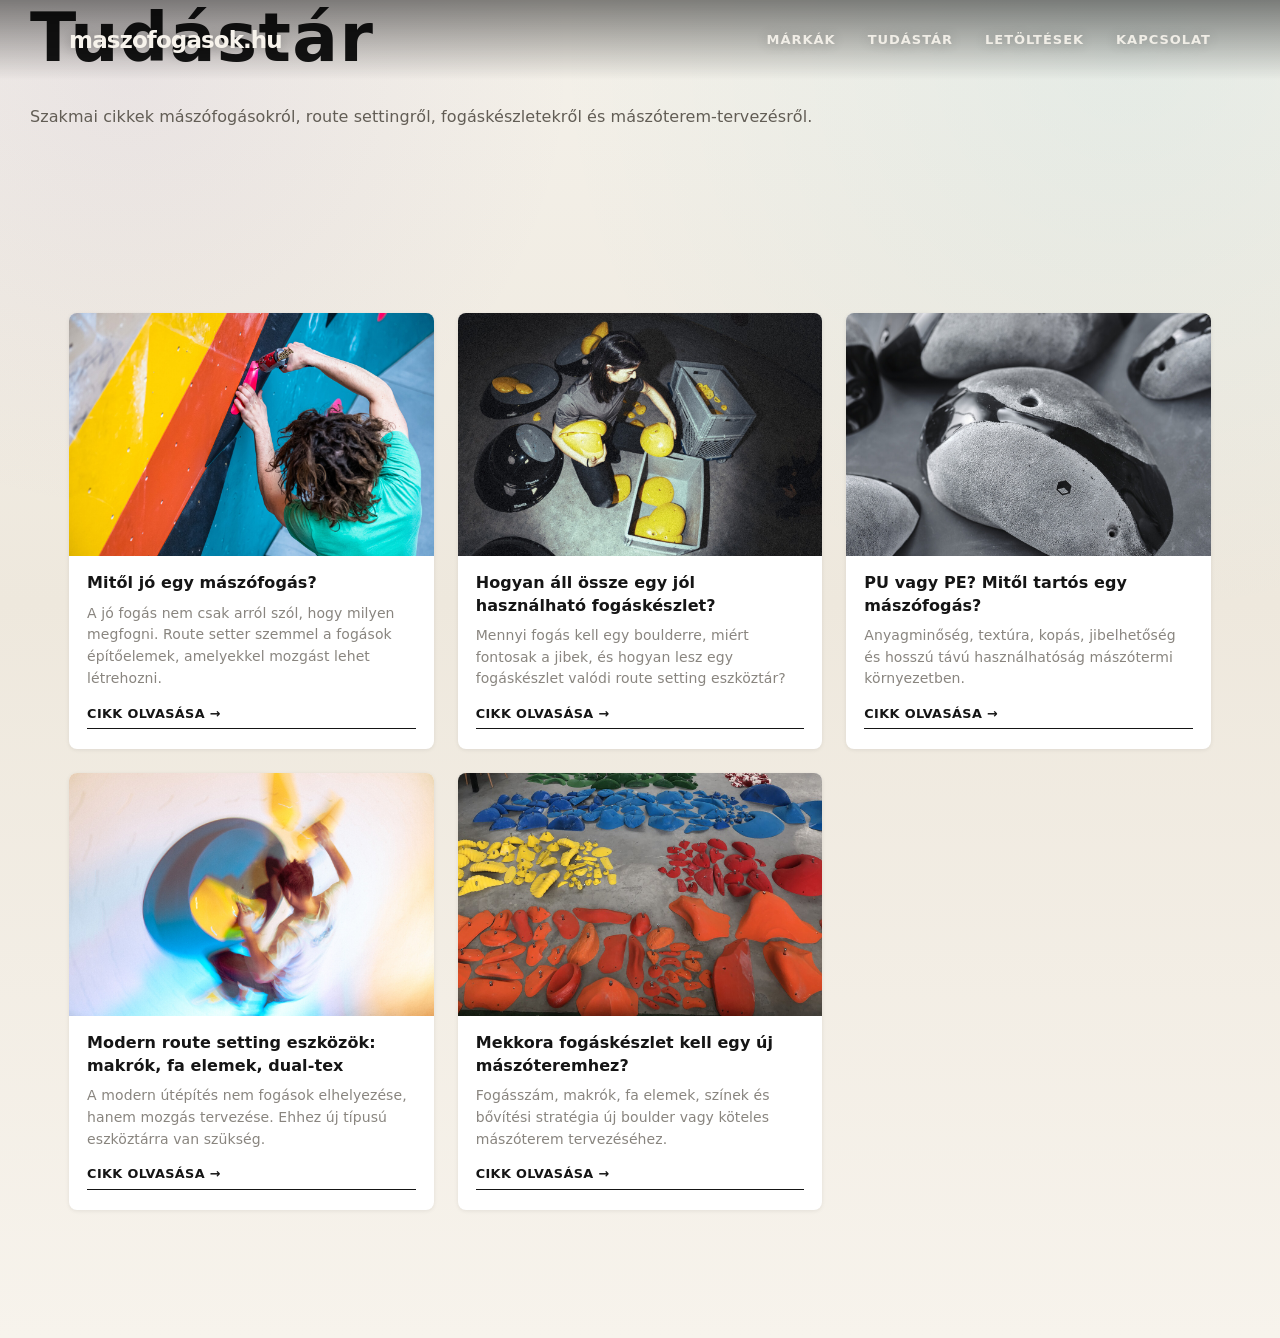
==== tudastar.html @ 8f345ded "Add files via upload" ====
<!doctype html>
<html lang="hu">
<head>
  <meta charset="utf-8">
  <meta name="viewport" content="width=device-width, initial-scale=1">
  <title>Tudástár – Cikkek mászófogásokról és route settingről | maszofogasok.hu</title>
  <meta name="description" content="Szakmai cikkek mászófogásokról, route settingről és mászóterem-tervezésről. Aktív route setterektől, teremüzemeltetői tapasztalattal.">
  <link rel="stylesheet" href="assets/style.css">
  <link rel="canonical" href="https://www.maszofogasok.hu/tudastar.html">
  <meta property="og:title" content="Tudástár – Cikkek mászófogásokról és route settingről">
  <meta property="og:description" content="Szakmai cikkek mászófogásokról, route settingről és mászóterem-tervezésről. Aktív route setterektől, teremüzemeltetői tapasztalattal.">
  <meta property="og:url" content="https://www.maszofogasok.hu/tudastar.html">
  <meta property="og:type" content="website">
  <meta property="og:locale" content="hu_HU">
  <meta name="twitter:card" content="summary_large_image">
  <meta name="robots" content="index, follow">
  <style>
    .tudastar-grid {
      display: grid;
      grid-template-columns: repeat(auto-fill, minmax(280px, 1fr));
      gap: 24px;
      margin-top: 40px;
    }
    .tudastar-card {
      background: var(--surface, #fff);
      border-radius: 8px;
      overflow: hidden;
      box-shadow: 0 1px 4px rgba(0,0,0,.08);
      transition: transform .2s, box-shadow .2s;
    }
    .tudastar-card:hover {
      transform: translateY(-3px);
      box-shadow: 0 6px 20px rgba(0,0,0,.13);
    }
    .tudastar-card a {
      text-decoration: none;
      color: inherit;
      display: flex;
      flex-direction: column;
      height: 100%;
    }
    .tudastar-card .thumb {
      width: 100%;
      aspect-ratio: 3/2;
      object-fit: cover;
      display: block;
    }
    .tudastar-card .card-body {
      padding: 16px 18px 20px;
      display: flex;
      flex-direction: column;
      flex: 1;
    }
    .tudastar-card h2 {
      font-size: 1rem;
      line-height: 1.4;
      margin: 0 0 8px;
    }
    .tudastar-card p {
      font-size: .875rem;
      line-height: 1.55;
      margin: 0 0 14px;
      opacity: .75;
      flex: 1;
    }
    .tudastar-card .text-link {
      font-size: .8rem;
      font-weight: 600;
      letter-spacing: .03em;
      text-transform: uppercase;
    }
    @media (max-width: 600px) {
      .tudastar-grid { grid-template-columns: 1fr; gap: 16px; }
    }
  </style>
</head>
<body>
  <header class="nav scrolled" id="nav">
    <a class="site-title" href="index.html#top">maszofogasok.hu</a>
    <nav class="nav-links" aria-label="Fő navigáció">
      <a href="index.html#markak">Márkák</a>
      <a href="tudastar.html">Tudástár</a>
      <a href="index.html#letoltesek">Letöltések</a>
      <a href="index.html#kapcsolat">Kapcsolat</a>
    </nav>
    <button class="menu-btn" id="menuBtn" type="button">Menü</button>
  </header>
  <main>
    <section class="knowledge-hero">
      <div class="container">
        <h1>Tudástár</h1>
        <p>Szakmai cikkek mászófogásokról, route settingről, fogáskészletekről és mászóterem-tervezésről.</p>
      </div>
    </section>
    <section class="section">
      <div class="container">
        <div class="tudastar-grid">

          <article class="tudastar-card">
            <a href="tudastar/mitol-jo-egy-maszofogas.html">
              <img class="thumb" src="assets/img/articles/mitol-jo-egy-maszofogas.jpg" alt="Mitől jó egy mászófogás?">
              <div class="card-body">
                <h2>Mitől jó egy mászófogás?</h2>
                <p>A jó fogás nem csak arról szól, hogy milyen megfogni. Route setter szemmel a fogások építőelemek, amelyekkel mozgást lehet létrehozni.</p>
                <span class="text-link">Cikk olvasása →</span>
              </div>
            </a>
          </article>

          <article class="tudastar-card">
            <a href="tudastar/jol-hasznalhato-fogaskeszlet.html">
              <img class="thumb" src="assets/img/articles/fogaskeszlet.jpg" alt="Hogyan áll össze egy jól használható fogáskészlet?">
              <div class="card-body">
                <h2>Hogyan áll össze egy jól használható fogáskészlet?</h2>
                <p>Mennyi fogás kell egy boulderre, miért fontosak a jibek, és hogyan lesz egy fogáskészlet valódi route setting eszköztár?</p>
                <span class="text-link">Cikk olvasása →</span>
              </div>
            </a>
          </article>

          <article class="tudastar-card">
            <a href="tudastar/pu-pe-fogasok-tartossag.html">
              <img class="thumb" src="assets/img/articles/pu-pe-tartossag.jpg" alt="PU vagy PE? Mitől tartós egy mászófogás?">
              <div class="card-body">
                <h2>PU vagy PE? Mitől tartós egy mászófogás?</h2>
                <p>Anyagminőség, textúra, kopás, jibelhetőség és hosszú távú használhatóság mászótermi környezetben.</p>
                <span class="text-link">Cikk olvasása →</span>
              </div>
            </a>
          </article>

          <article class="tudastar-card">
            <a href="tudastar/modern-routesetting-eszkozok.html">
              <img class="thumb" src="assets/img/articles/modern-routesetting.jpg" alt="Modern route setting eszközök">
              <div class="card-body">
                <h2>Modern route setting eszközök: makrók, fa elemek, dual-tex</h2>
                <p>A modern útépítés nem fogások elhelyezése, hanem mozgás tervezése. Ehhez új típusú eszköztárra van szükség.</p>
                <span class="text-link">Cikk olvasása →</span>
              </div>
            </a>
          </article>

          <article class="tudastar-card">
            <a href="tudastar/mekkora-fogaskeszlet-kell-egy-uj-maszoteremhez.html">
              <img class="thumb" src="assets/img/articles/uj-maszoterem-fogaskoltseg.jpg" alt="Mekkora fogáskészlet kell egy új mászóteremhez?">
              <div class="card-body">
                <h2>Mekkora fogáskészlet kell egy új mászóteremhez?</h2>
                <p>Fogásszám, makrók, fa elemek, színek és bővítési stratégia új boulder vagy köteles mászóterem tervezéséhez.</p>
                <span class="text-link">Cikk olvasása →</span>
              </div>
            </a>
          </article>

        </div>
      </div>
    </section>
  </main>
  <script>
    const nav = document.getElementById('nav');
    window.addEventListener('scroll', () => nav.classList.toggle('scrolled', window.scrollY > 40));
  </script>
</body>
</html>
---- assets/style.css ----
:root{
  --ink:#151515;
  --muted:#625d55;
  --paper:#f4f1ea;
  --soft:#ebe5dc;
  --soft2:#ded6ca;
  --line:rgba(21,21,21,.14);
  --max:1220px;
  --side:clamp(22px,5.4vw,84px);
}
*{box-sizing:border-box}
html{scroll-behavior:smooth;background:transparent}
body{
  margin:0;
  font-family:Inter, ui-sans-serif, system-ui, -apple-system, BlinkMacSystemFont, "Segoe UI", sans-serif;
  color:var(--ink);
  background:
    radial-gradient(circle at 10% 5%, rgba(117,83,166,.10), transparent 28rem),
    radial-gradient(circle at 88% 4%, rgba(0,160,185,.08), transparent 36rem),
    radial-gradient(circle at 20% 92%, rgba(230,180,88,.08), transparent 34rem),
    linear-gradient(180deg,#f4f1ea 0%,#eee8dd 45%,#f7f3ec 100%);
  line-height:1.58;
  letter-spacing:.005em;
  -webkit-font-smoothing:antialiased;
  text-rendering:optimizeLegibility;
}
a{color:inherit;text-decoration:none} img{display:block;width:100%;height:auto}.container{max-width:var(--max);margin:0 auto}.nav{position:fixed;z-index:40;top:0;left:0;right:0;padding:22px var(--side);display:flex;align-items:center;justify-content:space-between;color:var(--ink);transition:.28s ease;background:linear-gradient(to bottom,rgba(0,0,0,.58),rgba(0,0,0,0))}.nav.scrolled{
  color:var(--ink);
  background:rgba(17,17,15,.88);
  backdrop-filter:blur(14px);
  border-bottom:1px solid rgba(236,232,223,.12)
}.site-title{font-weight:850;letter-spacing:-.04em;font-size:23px}.nav-links{display:flex;gap:32px;align-items:center;font-size:13px;font-weight:760;letter-spacing:.075em;text-transform:uppercase}.nav-links a{opacity:.9}.nav-links a:hover{opacity:1}.menu-btn{display:none;background:transparent;border:0;color:inherit;font:inherit;font-weight:800;letter-spacing:.08em;text-transform:uppercase}.hero{min-height:100vh;display:grid;align-items:end;position:relative;color:var(--ink);background-image:url('img/hero.jpg');background-position:center;background-size:cover;isolation:isolate}.hero:before{content:"";position:absolute;inset:0;background:linear-gradient(90deg,rgba(0,0,0,.68),rgba(0,0,0,.16) 55%,rgba(0,0,0,.05)),linear-gradient(0deg,rgba(0,0,0,.42),rgba(0,0,0,0) 55%);z-index:-1}.hero-inner{padding:180px var(--side) 76px;max-width:1120px}.eyebrow{font-size:12px;font-weight:850;letter-spacing:.18em;text-transform:uppercase;color:var(--muted);margin-bottom:22px}.hero .eyebrow{color:rgba(255,255,255,.86);font-size:10px;letter-spacing:.16em;opacity:.72}h1,h2,h3,p{margin-top:0}h1{font-size:clamp(40px,5.3vw,72px);line-height:.84;letter-spacing:-.085em;margin:0 0 28px;max-width:890px}.hero-line{font-size:clamp(17px,2vw,23px);color:rgba(255,255,255,.86);margin:0 0 34px;max-width:680px}.actions{display:flex;gap:22px;align-items:center;flex-wrap:wrap}.btn{display:inline-flex;align-items:center;justify-content:center;min-height:48px;padding:0 22px;background:var(--ink);color:var(--ink);font-weight:800;font-size:13px;letter-spacing:.04em;text-transform:uppercase;transition:.18s ease}.btn:hover{transform:translateY(-2px)}.btn.light{background:#151411;color:#111}.text-link{font-weight:820;border-bottom:1px solid currentColor;padding-bottom:4px}.hero .text-link{color:var(--ink)}.section{padding:clamp(82px,10vw,150px) var(--side)}.section.soft{background:var(--soft)}.section.black{background:#0b0b0a;color:var(--ink)}.section-head{display:grid;grid-template-columns:1.1fr .85fr;gap:clamp(34px,6vw,90px);align-items:end;margin-bottom:clamp(50px,7vw,86px)}.section-head h2{font-size:clamp(46px,7.5vw,106px);line-height:.88;letter-spacing:-.075em;margin:0}.section-head p{font-size:clamp(17px,1.75vw,21px);color:var(--muted);margin:0}.soft .section-head p{color:#5f5b54}.why-grid{display:grid;grid-template-columns:repeat(4,1fr);gap:1px;background:var(--line)}.why-card{background:var(--soft);padding:34px;min-height:255px;display:flex;flex-direction:column;justify-content:space-between}.why-card .num{font-size:12px;font-weight:800;color:#9a9288}.why-card h3{font-size:clamp(22px,2.2vw,30px);line-height:1.02;letter-spacing:-.04em;margin:0 0 14px}.why-card p{color:#5f5b54;margin:0}.product-grid{display:grid;grid-template-columns:repeat(4,1fr);gap:22px}.product-card img{aspect-ratio:4/5;object-fit:cover}.product-card h3{font-size:clamp(27px,3vw,40px);line-height:.95;letter-spacing:-.055em;margin:24px 0 12px}.product-card p{color:var(--muted);margin:0}.manifesto{padding:clamp(90px,12vw,170px) var(--side);background:#0b0b0a;color:var(--ink)}.manifesto .container{display:grid;grid-template-columns:1.05fr .95fr;gap:clamp(40px,8vw,110px);align-items:center}.manifesto h2{font-size:clamp(48px,7.5vw,104px);line-height:.88;letter-spacing:-.075em;margin:0}.manifesto p{font-size:clamp(19px,2.1vw,28px);line-height:1.32;color:rgba(255,255,255,.78);margin:26px 0 0}.manifesto img{aspect-ratio:1.35/1;object-fit:cover;opacity:.92}.brand-intro{max-width:920px;margin-bottom:clamp(52px,7vw,88px)}.brand-intro h2{font-size:clamp(50px,8vw,116px);line-height:.88;letter-spacing:-.08em;margin:0 0 28px}.brand-intro p{font-size:clamp(20px,2.5vw,31px);line-height:1.22;margin:0 0 22px}.brand-intro .small{font-size:clamp(16px,1.6vw,20px);color:var(--muted);max-width:760px}.brand-feature{display:grid;grid-template-columns:1.15fr .85fr;gap:clamp(28px,5vw,72px);align-items:center;padding:clamp(52px,7vw,92px) 0;border-top:1px solid var(--line)}.brand-feature:nth-of-type(even){grid-template-columns:.85fr 1.15fr}.brand-feature:nth-of-type(even) .brand-image{order:2}.brand-feature:nth-of-type(even) .brand-copy{order:1}.brand-image img{aspect-ratio:1.45/1;object-fit:cover}.brand-logo{max-height:54px;width:auto;max-width:260px;margin-bottom:26px}.brand-copy h3{font-size:clamp(30px,3.8vw,52px);line-height:.88;letter-spacing:-.075em;margin:0 0 24px}.brand-copy p{font-size:18px;color:var(--muted);max-width:540px}.brand-actions{display:flex;gap:22px;align-items:center;flex-wrap:wrap;margin-top:26px}.world-line{padding:clamp(56px,8vw,100px) var(--side);background:var(--soft);border-top:1px solid var(--line);border-bottom:1px solid var(--line)}.world-line p{max-width:1100px;margin:0 auto;font-size:clamp(26px,4.2vw,56px);line-height:1.05;letter-spacing:-.058em}.about-grid{display:grid;grid-template-columns:1.03fr .97fr;gap:clamp(42px,6vw,86px);align-items:center}.about-grid img{aspect-ratio:1.28/1;object-fit:cover}.about-copy h2{font-size:clamp(46px,7vw,98px);line-height:.88;letter-spacing:-.075em;margin:0 0 30px}.about-copy>p{font-size:19px;color:var(--muted);max-width:640px}.bio-row{display:grid;grid-template-columns:1fr 1fr;gap:28px;margin-top:34px}.bio{border-top:1px solid var(--line);padding-top:20px}.bio h3{font-size:24px;letter-spacing:-.035em;margin:0 0 9px}.bio p{color:var(--muted);margin:0}.references{display:grid;grid-template-columns:.8fr 1.2fr;gap:clamp(42px,7vw,100px);align-items:start}.references h2{font-size:clamp(46px,7vw,98px);line-height:.88;letter-spacing:-.075em;margin:0 0 22px}.references p{color:rgba(255,255,255,.72);font-size:18px}.ref-list{columns:2;column-gap:48px;list-style:none;padding:0;margin:0;font-size:clamp(24px,3vw,42px);font-weight:760;letter-spacing:-.055em;line-height:1.22}.ref-list li{break-inside:avoid;margin:0 0 16px}.journal-grid{display:grid;grid-template-columns:repeat(3,1fr);gap:26px}.article img{aspect-ratio:1.45/1;object-fit:cover}.article h3{font-size:clamp(26px,3vw,38px);line-height:.96;letter-spacing:-.055em;margin:22px 0 10px}.article p{color:var(--muted);margin:0}.downloads-grid{display:grid;grid-template-columns:1fr 1fr;gap:clamp(34px,6vw,80px);align-items:start}.download-list{border-top:1px solid var(--line)}.download-item{display:grid;grid-template-columns:1fr auto;gap:24px;padding:24px 0;border-bottom:1px solid var(--line);align-items:center}.download-item strong{font-size:22px;letter-spacing:-.03em}.download-item span{display:block;color:var(--muted);margin-top:4px}.contact{min-height:78vh;display:grid;align-items:center}.contact-box{display:grid;grid-template-columns:1.1fr .9fr;gap:clamp(40px,8vw,110px);align-items:end}.contact h2{font-size:clamp(28px,3.6vw,48px);line-height:.84;letter-spacing:-.085em;margin:0}.email{font-size:clamp(25px,4vw,54px);font-weight:760;letter-spacing:-.055em;border-bottom:2px solid currentColor}.company{margin-top:34px;color:var(--muted);font-size:18px}.footer{padding:42px var(--side);border-top:1px solid var(--line);display:flex;justify-content:space-between;gap:24px;align-items:end;flex-wrap:wrap}.qb{width:180px;max-width:42vw}.footer-links{display:flex;gap:22px;color:var(--muted);font-size:14px}.mobile-panel{display:none}
@media(max-width:930px){.nav-links{display:none}.menu-btn{display:block}.mobile-panel{display:block;position:fixed;z-index:39;top:0;right:0;left:0;background:rgba(255,255,255,.98);padding:92px 28px 36px;transform:translateY(-110%);transition:.24s ease;border-bottom:1px solid var(--line)}.mobile-panel.open{transform:translateY(0)}.mobile-panel a{display:block;font-size:28px;font-weight:800;letter-spacing:-.05em;margin-bottom:18px}.hero{background-image:url('img/hero-mobile.jpg');}.section-head,.manifesto .container,.about-grid,.references,.downloads-grid,.contact-box{grid-template-columns:1fr}.why-grid,.product-grid,.journal-grid{grid-template-columns:1fr 1fr}.brand-feature,.brand-feature:nth-of-type(even){grid-template-columns:1fr}.brand-feature:nth-of-type(even) .brand-image,.brand-feature:nth-of-type(even) .brand-copy{order:initial}.brand-logo{max-height:42px}.ref-list{columns:1}.manifesto img{margin-top:20px}}
@media(max-width:620px){.site-title{font-size:20px}.hero-inner{padding:158px 22px 54px}.section{padding:76px 22px}.manifesto{padding:82px 22px}.world-line{padding:62px 22px}.why-grid,.product-grid,.journal-grid,.bio-row{grid-template-columns:1fr}.why-card{min-height:210px;padding:28px}.brand-feature{padding:52px 0}.footer{padding:34px 22px}.footer-links{width:100%;flex-wrap:wrap}.contact{min-height:65vh}h1{font-size:64px}}

.hero .eyebrow{font-size:10px;letter-spacing:.16em;opacity:.72}

.about-copy h2{font-size:clamp(24px,3.1vw,42px)!important;}
.philosophy .section-title{font-size:clamp(23px,2.8vw,38px)!important;}

body:before{
  content:"";
  position:fixed;
  inset:0;
  pointer-events:none;
  z-index:0;
  opacity:.075;
  background-image:
    radial-gradient(circle at 25% 35%, rgba(255,255,255,.7) 0 .6px, transparent .7px),
    radial-gradient(circle at 70% 65%, rgba(0,0,0,.9) 0 .6px, transparent .7px);
  background-size:3px 3px,4px 4px;
  mix-blend-mode:overlay;
}
body > *{position:relative;z-index:1}

h1,.section-title,.brand-copy h3,.philosophy h2,.about-copy h2,.contact h2{
  line-height:1.08!important;
  letter-spacing:.012em!important;
  font-weight:760!important;
}
h1{letter-spacing:.018em!important;}
.hero-logos{
  display:flex;
  align-items:center;
  gap:22px;
  margin-bottom:18px;
  opacity:.82;
  flex-wrap:wrap;
}
.hero-logos img{
  width:auto;
  max-width:120px;
  max-height:30px;
  object-fit:contain;
  filter:brightness(0) invert(1);
}
.hero .eyebrow{
  font-size:10px!important;
  letter-spacing:.18em!important;
  opacity:.72!important;
  margin-bottom:18px!important;
}
.btn.light{
  background:rgba(236,232,223,.96)!important;
  color:#111!important;
}
.btn{
  background:var(--ink)!important;
  color:#111!important;
}
.text-link{color:inherit}
.cat,.brand-copy,.article,.contact-card{background:#151411!important}
.soft{background:linear-gradient(180deg,#171613,#11110f)!important}
.refs{background:#0b0b0a!important}
footer{background:#0f0f0d}
.logos span{border-color:rgba(236,232,223,.18)!important}

/* v1.5: polaroid / faded darkroom atmosphere */
.soft{
  background:
    radial-gradient(circle at 10% 10%, rgba(102,74,160,.16), transparent 34rem),
    radial-gradient(circle at 88% 30%, rgba(0,160,190,.10), transparent 38rem),
    linear-gradient(180deg,#171613,#11110f)!important;
}
.brand-row,
.cat,
.article,
.brand-copy,
.contact-card{
  box-shadow:0 0 0 1px rgba(236,232,223,.04);
}
.hero:after{
  content:"";
  position:absolute;
  inset:0;
  z-index:-1;
  background:
    radial-gradient(circle at 76% 32%, rgba(0,210,230,.16), transparent 30rem),
    radial-gradient(circle at 58% 12%, rgba(138,72,190,.13), transparent 24rem);
  mix-blend-mode:screen;
  pointer-events:none;
}
.hero-logos img[alt="Expression"]{
  max-width:145px!important;
  max-height:40px!important;
  transform:scale(1.18);
  transform-origin:left center;
}
.hero-logos{
  gap:26px!important;
}
.hero .eyebrow{
  margin-top:4px!important;
}

/* v1.6: return content to warm off-white, keep subtle grain/faded dye feeling */
.soft{
  background:
    radial-gradient(circle at 8% 12%, rgba(115,80,160,.08), transparent 32rem),
    radial-gradient(circle at 92% 35%, rgba(0,160,190,.06), transparent 36rem),
    linear-gradient(180deg,#ebe5dc,#f4f1ea)!important;
}
.cat,.brand-copy,.article,.contact-card{
  background:#f7f3ec!important;
  color:#151515!important;
  box-shadow:0 0 0 1px rgba(21,21,21,.05);
}
.brand-row{
  border-top:1px solid rgba(21,21,21,.14)!important;
}
.refs{
  background:#11110f!important;
  color:#ece8df!important;
}
.refs p,.refs .section-head p{
  color:rgba(236,232,223,.72)!important;
}
.logos span{
  border-color:rgba(236,232,223,.20)!important;
}
footer{
  background:#f4f1ea!important;
  color:#625d55!important;
}
.nav.scrolled{
  color:#151515!important;
  background:rgba(244,241,234,.92)!important;
  border-bottom:1px solid rgba(21,21,21,.12)!important;
}
.hero-inner{
  transform:translateY(-12vh);
}
.hero-logos{
  margin-top:28px!important;
  margin-bottom:10px!important;
}
.hero-logos img[alt="Expression"]{
  max-width:155px!important;
  max-height:44px!important;
  transform:scale(1.24);
  transform-origin:left center;
}
.hero .eyebrow{
  margin-top:8px!important;
  margin-bottom:30px!important;
  font-size:10px!important;
  letter-spacing:.18em!important;
  opacity:.75!important;
}
.hero .actions{
  margin-top:8px!important;
}
h1,.section-title,.brand-copy h3,.philosophy h2,.about-copy h2,.contact h2{
  line-height:1.12!important;
  letter-spacing:.02em!important;
  font-weight:730!important;
}
.section-title{
  font-size:clamp(22px,2.6vw,36px)!important;
}
.philosophy h2,.philosophy .section-title{
  font-size:clamp(24px,2.8vw,40px)!important;
}
.about-copy h2,.about h2{
  font-size:clamp(22px,2.6vw,36px)!important;
}
.btn{
  background:#151515!important;
  color:#f4f1ea!important;
}
.btn.light{
  background:#f4f1ea!important;
  color:#151515!important;
}

p,.section-head p,.cat p,.article p,.brand-copy p,.bio p{
  color:var(--muted)!important;
}
.hero p,.hero .text-link,.hero .eyebrow{
  color:rgba(244,241,234,.86)!important;
}
.hero h1{color:#f4f1ea!important;}

/* v1.14: return to v1.6 clean/off-white direction, no chalk-noise treatment */
body{
  color:#151515!important;
  background:
    radial-gradient(circle at 10% 5%, rgba(117,83,166,.08), transparent 28rem),
    radial-gradient(circle at 88% 4%, rgba(0,160,185,.06), transparent 36rem),
    linear-gradient(180deg,#f4f1ea 0%,#eee8dd 45%,#f7f3ec 100%)!important;
}
body:before,
body:after{
  display:none!important;
}
.nav.scrolled{
  color:#151515!important;
  background:rgba(244,241,234,.92)!important;
  border-bottom:1px solid rgba(21,21,21,.12)!important;
  backdrop-filter:blur(12px)!important;
}
.soft{
  background:linear-gradient(180deg,#ebe5dc,#f4f1ea)!important;
}
.cat,.brand-copy,.article,.contact-card{
  background:#f7f3ec!important;
  color:#151515!important;
  box-shadow:0 0 0 1px rgba(21,21,21,.05)!important;
}
.brand-row{
  border-top:1px solid rgba(21,21,21,.14)!important;
}
p,.section-head p,.cat p,.article p,.brand-copy p,.bio p{
  color:#625d55!important;
}

/* Inserted Flow image exactly as visual editorial element in the "Nem katalogus" section */
.intro-insert{
  margin:clamp(34px,5vw,70px) 0 clamp(30px,4vw,56px);
  width:min(980px,78vw);
  margin-left:auto;
  position:relative;
  z-index:2;
}
.intro-insert img{
  width:100%;
  aspect-ratio:16/7.2;
  object-fit:cover;
  object-position:center;
  display:block;
  filter:saturate(.96) contrast(1.02);
}

/* Headline consistency: all major section headlines closer to hero scale but controlled */
.section-title,
.about-copy h2,
.about h2,
.philosophy h2,
.philosophy .section-title,
.contact h2,
.manifesto h2,
.world-line h2,
.refs h2,
#tudastar h2,
#markak h2,
#letoltesek h2{
  font-size:clamp(38px,5vw,68px)!important;
  line-height:1.12!important;
  letter-spacing:.018em!important;
  font-weight:730!important;
}

/* Keep brand section clean, no black boxes */
#markak .brand-copy,
#markak .brand-row,
.brand-copy{
  background:transparent!important;
  box-shadow:none!important;
}
#markak .brand-copy p{
  color:#625d55!important;
}
#markak .brand-copy h3{
  color:#151515!important;
}

/* References polish */
.refs .section-head p{
  max-width:760px!important;
}
.refs .logos{
  grid-template-columns:repeat(3,1fr)!important;
}
@media(max-width:800px){
  .refs .logos{grid-template-columns:repeat(2,1fr)!important;}
  .intro-insert{width:100%;margin-left:0;}
}
@media(max-width:520px){
  .refs .logos{grid-template-columns:1fr!important;}
}

/* Contact email smaller */
#kapcsolat a[href^="mailto"],
.contact a[href^="mailto"]{
  font-size:clamp(20px,2.2vw,34px)!important;
  line-height:1.15!important;
  word-break:break-word!important;
}

/* v1.15: cleaner v1.6 direction with approved details */

/* Flow image as background for the Nem katalogus section */
section.intro-section:not(.hero){
  position:relative!important;
  overflow:hidden!important;
  background:
    linear-gradient(90deg, rgba(0,0,0,.84) 0%, rgba(0,0,0,.64) 38%, rgba(0,0,0,.18) 100%),
    url('img/intro-bg.jpg') center center / cover no-repeat!important;
  padding-top:clamp(90px,10vw,150px)!important;
  padding-bottom:clamp(90px,10vw,150px)!important;
}
section.intro-section:not(.hero) .container{
  position:relative;
  z-index:2;
}
section.intro-section:not(.hero) .section-head{
  max-width:760px!important;
}
section.intro-section:not(.hero) .section-title,
section.intro-section:not(.hero) p{
  color:#f4f1ea!important;
}
section.intro-section:not(.hero) .section-head p{
  color:rgba(244,241,234,.82)!important;
}
section.intro-section:not(.hero) .why{
  max-width:1040px;
  background:rgba(0,0,0,.24);
  backdrop-filter:blur(2px);
}
section.intro-section:not(.hero) .why article{
  background:rgba(0,0,0,.34);
  border-color:rgba(244,241,234,.18)!important;
}
section.intro-section:not(.hero) .why h3{
  color:#f4f1ea!important;
}
section.intro-section:not(.hero) .why p,
section.intro-section:not(.hero) .why .num{
  color:rgba(244,241,234,.76)!important;
}

/* Keep major headline sizes consistent and controlled */
.section-title,
.about-copy h2,
.about h2,
.philosophy h2,
.philosophy .section-title,
.contact h2,
.manifesto h2,
.world-line h2,
.refs h2,
#tudastar h2,
#markak h2,
#letoltesek h2{
  font-size:clamp(38px,5vw,68px)!important;
  line-height:1.12!important;
  letter-spacing:.018em!important;
  font-weight:730!important;
}

/* Brand section: remove black boxes, keep editorial image/text */
#markak .brand-copy,
#markak .brand-row,
.brand-copy{
  background:transparent!important;
  box-shadow:none!important;
}
#markak .brand-row{
  border-top:1px solid rgba(21,21,21,.14)!important;
}
#markak .brand-copy p{
  color:#625d55!important;
}
#markak .brand-copy h3{
  color:#151515!important;
}

/* Philosophy image should do more work */
.philosophy img,
.manifesto img,
.philosophy-image img,
.manifesto-image img{
  width:100%!important;
  min-height:640px!important;
  object-fit:cover!important;
  object-position:center 12%!important;
}
.philosophy .container,
.manifesto .container{
  gap:clamp(40px,6vw,92px)!important;
}

/* References polish */
.refs .section-head p{
  max-width:760px!important;
}
.refs .logos{
  grid-template-columns:repeat(3,1fr)!important;
}
@media(max-width:800px){
  .refs .logos{grid-template-columns:repeat(2,1fr)!important;}
}
@media(max-width:520px){
  .refs .logos{grid-template-columns:1fr!important;}
}

/* Email size */
#kapcsolat a[href^="mailto"],
.contact a[href^="mailto"]{
  font-size:clamp(20px,2.2vw,34px)!important;
  line-height:1.15!important;
  word-break:break-word!important;
}

/* Keep page clean, no noisy chalk treatment */
body:before,
body:after{
  display:none!important;
}

/* v1.16 cleanup: no Flow image, alternating light/dark editorial backgrounds */

/* Hero: no CTA buttons */
.hero .actions{display:none!important;}

/* Reset "Nem katalogus" section: no background photo */
section.intro-section:not(.hero){
  background:
    radial-gradient(circle at 12% 0%, rgba(0,160,185,.06), transparent 34rem),
    linear-gradient(180deg,#f4f1ea,#eee8dd)!important;
  color:#151515!important;
}
section.intro-section:not(.hero) .section-title,
section.intro-section:not(.hero) p,
section.intro-section:not(.hero) .why h3{
  color:#151515!important;
}
section.intro-section:not(.hero) .section-head p,
section.intro-section:not(.hero) .why p,
section.intro-section:not(.hero) .why .num{
  color:#625d55!important;
}
section.intro-section:not(.hero) .why,
section.intro-section:not(.hero) .why article{
  background:transparent!important;
  backdrop-filter:none!important;
}

/* Alternating sections: light current background + dark grainy grey */
.section:nth-of-type(odd):not(.intro-section):not(.hero):not(.refs),
#markak .brand-row:nth-of-type(odd){
  background:
    radial-gradient(circle at 15% 8%, rgba(255,255,255,.035), transparent 28rem),
    radial-gradient(circle at 88% 30%, rgba(0,160,185,.05), transparent 32rem),
    linear-gradient(180deg,#191817,#11110f)!important;
  color:#f4f1ea!important;
}
.section:nth-of-type(odd):not(.intro-section):not(.hero):not(.refs) .section-title,
.section:nth-of-type(odd):not(.intro-section):not(.hero):not(.refs) h2,
.section:nth-of-type(odd):not(.intro-section):not(.hero):not(.refs) h3,
#markak .brand-row:nth-of-type(odd) h3{
  color:#f4f1ea!important;
}
.section:nth-of-type(odd):not(.intro-section):not(.hero):not(.refs) p,
#markak .brand-row:nth-of-type(odd) p{
  color:#d6cec4!important;
}
.section:nth-of-type(odd):not(.intro-section):not(.hero):not(.refs) .cat,
.section:nth-of-type(odd):not(.intro-section):not(.hero):not(.refs) .article,
.section:nth-of-type(odd):not(.intro-section):not(.hero):not(.refs) .contact-card{
  background:rgba(255,255,255,.035)!important;
  color:#f4f1ea!important;
  box-shadow:0 0 0 1px rgba(244,241,234,.08)!important;
}

/* Brand section: Flathold and Expression rows dark/grainy grey, Cheeta can stay light between */
#markak .brand-row:nth-of-type(1),
#markak .brand-row:nth-of-type(3){
  background:
    radial-gradient(circle at 12% 8%, rgba(255,255,255,.045), transparent 28rem),
    radial-gradient(circle at 88% 36%, rgba(0,160,185,.06), transparent 32rem),
    linear-gradient(180deg,#191817,#11110f)!important;
  color:#f4f1ea!important;
  padding:clamp(42px,6vw,86px)!important;
}
#markak .brand-row:nth-of-type(1) h3,
#markak .brand-row:nth-of-type(3) h3{
  color:#f4f1ea!important;
}
#markak .brand-row:nth-of-type(1) p,
#markak .brand-row:nth-of-type(3) p{
  color:#d6cec4!important;
}
#markak .brand-row:nth-of-type(1) .brand-copy,
#markak .brand-row:nth-of-type(3) .brand-copy{
  color:#f4f1ea!important;
}

/* Philosophy contrast */
.philosophy,
.manifesto{
  background:
    radial-gradient(circle at 18% 10%, rgba(255,255,255,.04), transparent 28rem),
    linear-gradient(180deg,#171613,#11110f)!important;
  color:#f4f1ea!important;
}
.philosophy h2,
.manifesto h2,
.philosophy .section-title,
.manifesto .section-title{
  color:#fffaf0!important;
}
.philosophy p,
.manifesto p{
  color:#f0e9dd!important;
}

/* References text contrast */
.refs,
.section.refs{
  background:#11110f!important;
  color:#f4f1ea!important;
}
.refs h2,
.refs .section-title{
  color:#f4f1ea!important;
}
.refs p,
.refs .section-head p{
  color:#e4ded4!important;
}
.refs .logos span{
  color:#f4f1ea!important;
  border-color:rgba(244,241,234,.22)!important;
}

/* Make sure dark logos are inverted only on dark sections if needed */
#markak .brand-row:nth-of-type(1) .brand-logo img,
#markak .brand-row:nth-of-type(3) .brand-logo img{
  filter:brightness(0) invert(1)!important;
}

/* Keep email modest */
#kapcsolat a[href^="mailto"],
.contact a[href^="mailto"]{
  font-size:clamp(20px,2.2vw,34px)!important;
}

/* v1.22 full rebuild from v1.16 + approved details */

/* Main menu: white on hero, subtle dark tinted background after scroll */
.nav{
  color:#f7f3ec!important;
  background:linear-gradient(to bottom,rgba(0,0,0,.48),rgba(0,0,0,0))!important;
  border-bottom:0!important;
}
.nav.scrolled{
  color:#f7f3ec!important;
  background:rgba(17,17,15,.76)!important;
  backdrop-filter:blur(14px)!important;
  border-bottom:1px solid rgba(247,243,236,.14)!important;
}
.site-title,
.nav-links a,
.menu-btn{
  color:#f7f3ec!important;
  text-shadow:0 1px 14px rgba(0,0,0,.35);
}

/* Hero: no CTA buttons */
.hero .actions{display:none!important;}

/* Nem katalogus section with Flow 1411 background */
section.intro-section:not(.hero){
  background:
    linear-gradient(90deg, rgba(0,0,0,.86) 0%, rgba(0,0,0,.62) 42%, rgba(0,0,0,.20) 100%),
    url('img/intro-bg.jpg') center center / cover no-repeat!important;
  color:#f7f3ec!important;
  padding-top:clamp(90px,10vw,150px)!important;
  padding-bottom:clamp(90px,10vw,150px)!important;
}
section.intro-section:not(.hero) .section-title{
  font-size:clamp(30px,3.8vw,50px)!important;
}
section.intro-section:not(.hero) .section-title,
section.intro-section:not(.hero) h2,
section.intro-section:not(.hero) h3,
section.intro-section:not(.hero) p{
  color:#f7f3ec!important;
}
section.intro-section:not(.hero) .section-head p,
section.intro-section:not(.hero) .why p{
  color:rgba(247,243,236,.84)!important;
}
section.intro-section:not(.hero) .why,
section.intro-section:not(.hero) .why article{
  background:transparent!important;
  box-shadow:none!important;
  backdrop-filter:none!important;
}
section.intro-section:not(.hero) .why article{
  border-color:rgba(247,243,236,.20)!important;
}
.num{display:none!important;}

/* Credibility cards black letters on light cards if used outside intro */
.why article,
.credibility-card{
  color:#151515!important;
}
.why article h3,
.credibility-card h3{
  color:#111!important;
}
.why article p,
.credibility-card p{
  color:#4c4741!important;
}
section.intro-section:not(.hero) .why article h3{
  color:#f7f3ec!important;
}
section.intro-section:not(.hero) .why article p{
  color:rgba(247,243,236,.84)!important;
}

/* Brand section: lighter grainy grey and high-contrast text */
#markak .brand-row{
  background:
    radial-gradient(circle at 15% 10%, rgba(255,255,255,.055), transparent 28rem),
    radial-gradient(circle at 85% 40%, rgba(255,255,255,.025), transparent 34rem),
    linear-gradient(180deg,#242220,#171614)!important;
  color:#f7f3ec!important;
  padding:clamp(42px,6vw,86px)!important;
}
#markak .brand-row h3,
#markak .brand-copy h3{
  color:#fffaf2!important;
}
#markak .brand-row p,
#markak .brand-copy p{
  color:#d8d1c7!important;
}
#markak .brand-row a,
#markak .brand-row .text-link{
  color:#fffaf2!important;
}
#markak .brand-row:nth-of-type(2) img,
#markak .brand-row:nth-of-type(2) .brand-logo img{
  filter:brightness(0) invert(1)!important;
}

/* Philosophy text contrast */
.philosophy h2,
.manifesto h2,
.philosophy .section-title,
.manifesto .section-title{
  color:#fffaf2!important;
}
.philosophy p,
.manifesto p{
  color:#f0e9dd!important;
}

/* About headline smaller */
.about h2,
.about-copy h2{
  font-size:clamp(30px,3.8vw,50px)!important;
}

/* References contrast */
.refs,
.section.refs{
  background:#11110f!important;
  color:#f7f3ec!important;
}
.refs h2,
.refs .section-title{
  color:#f7f3ec!important;
}
.refs p,
.refs .section-head p{
  color:#e4ded4!important;
}
.refs .logos span{
  color:#f7f3ec!important;
  border-color:rgba(247,243,236,.22)!important;
}

/* Contact email white and modest */
#kapcsolat a[href^="mailto"],
.contact a[href^="mailto"]{
  color:#fffaf2!important;
  font-size:clamp(20px,2.2vw,34px)!important;
  line-height:1.15!important;
  word-break:break-word!important;
}
#kapcsolat .contact-card,
.contact-card{
  background:#11110f!important;
  color:#f7f3ec!important;
}
#kapcsolat .contact-card p,
.contact-card p{
  color:#e4ded4!important;
}

/* v1.23 contrast fixes */

/* 4 credibility cards: transparent background, subtle border, readable light text */
section.intro-section:not(.hero) .why{
  background:transparent!important;
  border-color:rgba(247,243,236,.24)!important;
}
section.intro-section:not(.hero) .why article{
  background:rgba(0,0,0,.08)!important;
  border-color:rgba(247,243,236,.28)!important;
  box-shadow:none!important;
}
section.intro-section:not(.hero) .why article h3{
  color:#fffaf2!important;
}
section.intro-section:not(.hero) .why article p{
  color:rgba(255,250,242,.82)!important;
}

/* References: white / grey combination, no dark unreadable text */
.refs,
.section.refs,
section.refs{
  background:#11110f!important;
  color:#f7f3ec!important;
}
.refs h2,
.refs h3,
.refs .section-title,
.section.refs h2,
.section.refs h3,
.section.refs .section-title{
  color:#fffaf2!important;
}
.refs p,
.refs .section-head p,
.section.refs p,
.section.refs .section-head p{
  color:#d8d1c7!important;
}
.refs .logos span,
.section.refs .logos span{
  color:#f7f3ec!important;
  border-color:rgba(247,243,236,.24)!important;
  background:rgba(255,255,255,.03)!important;
}


/* v1.24 hard overrides for reported remaining issues */

/* Credibility cards: transparent, no off-white fill */
section.intro-section .why,
section.intro-section .why article,
section.intro-section .why > *,
section.intro-section .why article > *{
  background-color:transparent!important;
}
section.intro-section .why article{
  background:transparent!important;
  background-image:none!important;
  box-shadow:none!important;
  border:1px solid rgba(247,243,236,.34)!important;
}
section.intro-section .why{
  background:transparent!important;
  background-image:none!important;
  border-color:rgba(247,243,236,.34)!important;
}
section.intro-section .why article h3{
  color:#fffaf2!important;
}
section.intro-section .why article p{
  color:rgba(255,250,242,.84)!important;
}

/* Brand download / website links: force white */
#markak a,
#markak a:link,
#markak a:visited,
#markak .text-link,
#markak .brand-copy a,
#markak .brand-row a,
#markak .brand-row .text-link,
#markak .brand-copy .text-link,
#markak p a,
#markak .brand-copy p a{
  color:#fffaf2!important;
  border-color:#fffaf2!important;
  text-decoration-color:#fffaf2!important;
}
#markak .brand-row h3,
#markak .brand-copy h3{
  color:#fffaf2!important;
}
#markak .brand-row p,
#markak .brand-copy p{
  color:#d8d1c7!important;
}

/* References: big text white, smaller text grey */
.refs,
.section.refs,
section.refs,
section[class*="refs"]{
  color:#f7f3ec!important;
}
.refs h1,
.refs h2,
.refs h3,
.refs .section-title,
.section.refs h1,
.section.refs h2,
.section.refs h3,
.section.refs .section-title,
section[class*="refs"] h1,
section[class*="refs"] h2,
section[class*="refs"] h3,
section[class*="refs"] .section-title{
  color:#fffaf2!important;
}
.refs p,
.refs .section-head p,
.section.refs p,
.section.refs .section-head p,
section[class*="refs"] p,
section[class*="refs"] .section-head p{
  color:#d8d1c7!important;
}
.refs .logos span,
.section.refs .logos span,
section[class*="refs"] .logos span{
  color:#fffaf2!important;
  border-color:rgba(247,243,236,.26)!important;
}

/* fallback for logo/reference grid items */
.logos span{
  color:inherit;
}


/* v1.25 final targeted fixes */

/* 4 credibility cards: no background, only transparent border, background image visible */
section.intro-section .why,
section.intro-section .why article{
  background:none!important;
  background-color:transparent!important;
  background-image:none!important;
  box-shadow:none!important;
}
section.intro-section .why article{
  border:1px solid rgba(247,243,236,.36)!important;
}
section.intro-section .why{
  border-color:rgba(247,243,236,.36)!important;
}
section.intro-section .why article h3{
  color:#fffaf2!important;
}
section.intro-section .why article p{
  color:rgba(255,250,242,.84)!important;
}

/* References: heading white, venue names light grey */
.refs h1,
.refs h2,
.refs h3,
.refs .section-title,
.section.refs h1,
.section.refs h2,
.section.refs h3,
.section.refs .section-title,
section[class*="refs"] h1,
section[class*="refs"] h2,
section[class*="refs"] h3,
section[class*="refs"] .section-title{
  color:#fffaf2!important;
}
.refs .logos span,
.section.refs .logos span,
section[class*="refs"] .logos span{
  color:#d8d1c7!important;
  border-color:rgba(247,243,236,.24)!important;
}
.refs p,
.refs .section-head p,
.section.refs p,
.section.refs .section-head p,
section[class*="refs"] p,
section[class*="refs"] .section-head p{
  color:#d8d1c7!important;
}

/* Flathold / brand links stay white */
#markak a,
#markak a:link,
#markak a:visited,
#markak .text-link,
#markak .brand-copy a,
#markak .brand-row a{
  color:#fffaf2!important;
  border-color:#fffaf2!important;
}


/* =========================================================
   v1.26 targeted fix from uploaded v1.25 package
   Actual classes: .why-grid, .why-card, .references, .ref-list
   ========================================================= */

/* 4 kártya: teljesen transparent háttér + vékony border */
.intro-section .why-grid{
  background:transparent!important;
  background-color:transparent!important;
  background-image:none!important;
  gap:1px!important;
}
.intro-section .why-card{
  background:transparent!important;
  background-color:transparent!important;
  background-image:none!important;
  box-shadow:none!important;
  backdrop-filter:none!important;
  border:1px solid rgba(255,250,242,.34)!important;
}
.intro-section .why-card,
.intro-section .why-card *{
  background-color:transparent!important;
  background-image:none!important;
}
.intro-section .why-card h3{
  color:#fffaf2!important;
}
.intro-section .why-card p{
  color:rgba(255,250,242,.84)!important;
}
.intro-section .why-card .num,
.why-card .num{
  display:none!important;
}

/* Brandek: minden márka link / letöltés link fehér */
#markak .brand-actions a,
#markak .brand-actions a:link,
#markak .brand-actions a:visited,
#markak .brand-actions .btn,
#markak .brand-actions .text-link,
#markak .brand-copy a,
#markak .brand-copy a:link,
#markak .brand-copy a:visited{
  color:#fffaf2!important;
  border-color:#fffaf2!important;
  text-decoration-color:#fffaf2!important;
}
#markak .brand-actions .btn{
  background:transparent!important;
  box-shadow:inset 0 0 0 1px rgba(255,250,242,.72)!important;
}
#markak .brand-copy h3{
  color:#fffaf2!important;
}
#markak .brand-copy p{
  color:#d8d1c7!important;
}

/* Referenciák: főcím fehér, minden más világosszürke */
.section.black .references h2,
.references h2{
  color:#fffaf2!important;
}
.section.black .references p,
.references p{
  color:#d8d1c7!important;
}
.section.black .ref-list,
.section.black .ref-list li,
.ref-list,
.ref-list li{
  color:#d8d1c7!important;
}
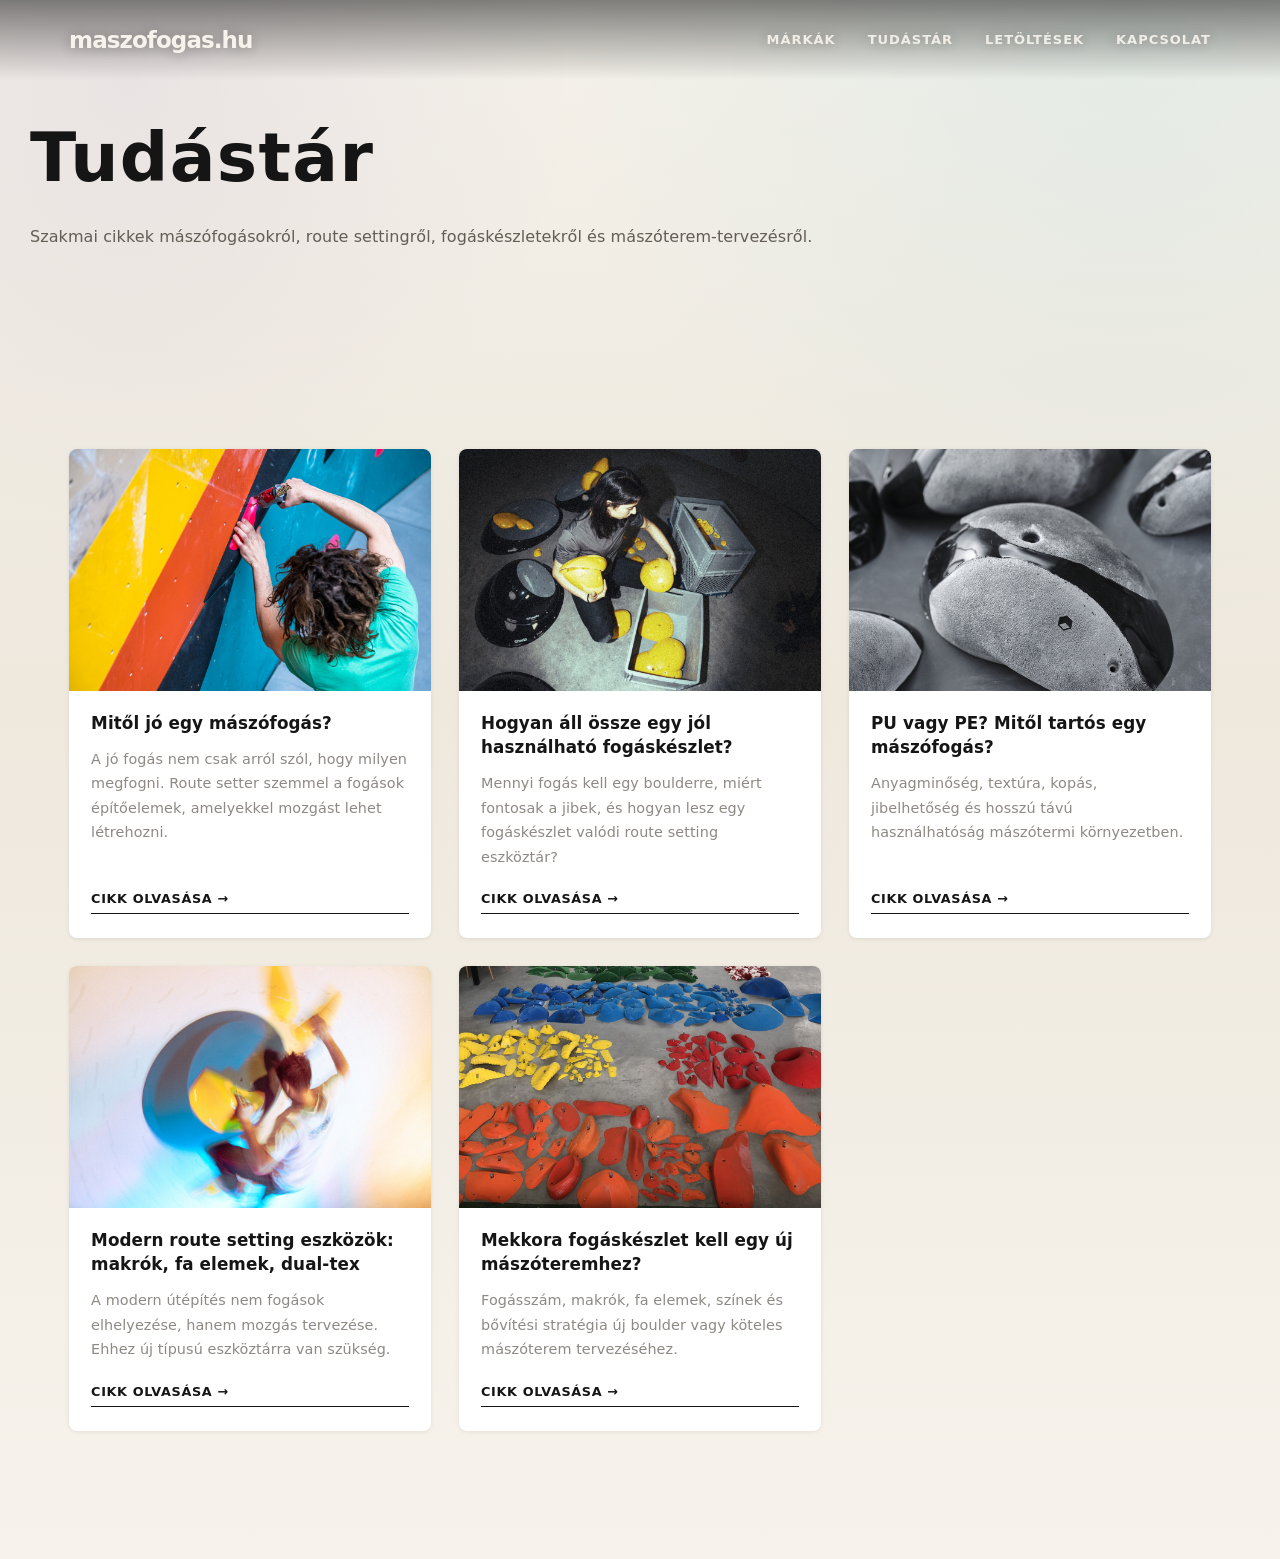
==== commit 275635ee: "Add files via upload" ====
--- a/tudastar.html
+++ b/tudastar.html
@@ -3,23 +3,27 @@
 <head>
   <meta charset="utf-8">
   <meta name="viewport" content="width=device-width, initial-scale=1">
-  <title>Tudástár – Cikkek mászófogásokról és route settingről | maszofogasok.hu</title>
+  <title>Tudástár – Cikkek mászófogásokról és route settingről | maszofogas.hu</title>
   <meta name="description" content="Szakmai cikkek mászófogásokról, route settingről és mászóterem-tervezésről. Aktív route setterektől, teremüzemeltetői tapasztalattal.">
   <link rel="stylesheet" href="assets/style.css">
-  <link rel="canonical" href="https://www.maszofogasok.hu/tudastar.html">
+  <link rel="canonical" href="https://www.maszofogas.hu/tudastar.html">
   <meta property="og:title" content="Tudástár – Cikkek mászófogásokról és route settingről">
   <meta property="og:description" content="Szakmai cikkek mászófogásokról, route settingről és mászóterem-tervezésről. Aktív route setterektől, teremüzemeltetői tapasztalattal.">
-  <meta property="og:url" content="https://www.maszofogasok.hu/tudastar.html">
+  <meta property="og:url" content="https://www.maszofogas.hu/tudastar.html">
   <meta property="og:type" content="website">
   <meta property="og:locale" content="hu_HU">
   <meta name="twitter:card" content="summary_large_image">
   <meta name="robots" content="index, follow">
   <style>
+    .knowledge-hero {
+      padding-top: 120px;
+      padding-bottom: 48px;
+    }
     .tudastar-grid {
       display: grid;
-      grid-template-columns: repeat(auto-fill, minmax(280px, 1fr));
-      gap: 24px;
-      margin-top: 40px;
+      grid-template-columns: repeat(auto-fill, minmax(300px, 1fr));
+      gap: 28px;
+      margin-top: 8px;
     }
     .tudastar-card {
       background: var(--surface, #fff);
@@ -46,37 +50,38 @@
       display: block;
     }
     .tudastar-card .card-body {
-      padding: 16px 18px 20px;
+      padding: 20px 22px 24px;
       display: flex;
       flex-direction: column;
       flex: 1;
     }
     .tudastar-card h2 {
-      font-size: 1rem;
-      line-height: 1.4;
-      margin: 0 0 8px;
+      font-size: 1.05rem;
+      line-height: 1.45;
+      margin: 0 0 12px;
     }
     .tudastar-card p {
-      font-size: .875rem;
-      line-height: 1.55;
-      margin: 0 0 14px;
-      opacity: .75;
+      font-size: .9rem;
+      line-height: 1.7;
+      margin: 0 0 20px;
+      opacity: .72;
       flex: 1;
     }
     .tudastar-card .text-link {
       font-size: .8rem;
       font-weight: 600;
-      letter-spacing: .03em;
+      letter-spacing: .05em;
       text-transform: uppercase;
     }
     @media (max-width: 600px) {
-      .tudastar-grid { grid-template-columns: 1fr; gap: 16px; }
+      .knowledge-hero { padding-top: 100px; }
+      .tudastar-grid { grid-template-columns: 1fr; gap: 18px; }
     }
   </style>
 </head>
 <body>
   <header class="nav scrolled" id="nav">
-    <a class="site-title" href="index.html#top">maszofogasok.hu</a>
+    <a class="site-title" href="index.html#top">maszofogas.hu</a>
     <nav class="nav-links" aria-label="Fő navigáció">
       <a href="index.html#markak">Márkák</a>
       <a href="tudastar.html">Tudástár</a>
